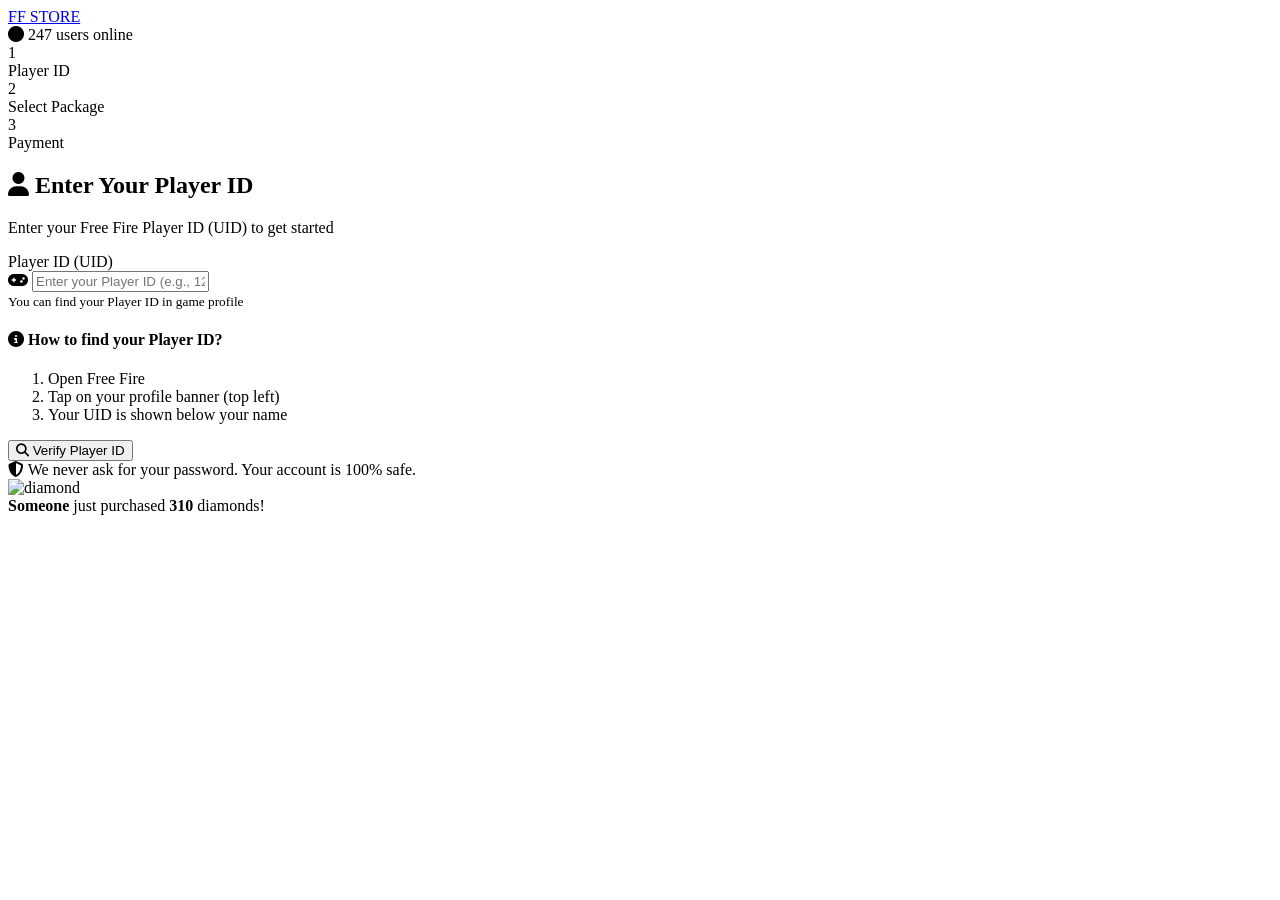
==== store.html @ 755e1c84 "Create store.html" ====
<!DOCTYPE html>
<html lang="en">
<head>
    <meta charset="UTF-8">
    <meta name="viewport" content="width=device-width, initial-scale=1.0">
    <title>Buy Diamonds - FF Store</title>
    <link rel="stylesheet" href="css/style.css">
    <link rel="stylesheet" href="https://cdnjs.cloudflare.com/ajax/libs/font-awesome/6.5.0/css/all.min.css">
    <link href="https://fonts.googleapis.com/css2?family=Poppins:wght@300;400;500;600;700;800;900&display=swap" rel="stylesheet">
</head>
<body class="store-page">

    <!-- Store Navigation -->
    <nav class="store-nav">
        <div class="nav-container">
            <a href="index.html" class="logo">
                <span class="logo-text">FF <span class="highlight">STORE</span></span>
            </a>
            <div class="store-nav-right">
                <span class="online-users"><i class="fas fa-circle live-dot"></i> <span id="onlineCount">247</span> users online</span>
            </div>
        </div>
    </nav>

    <div class="store-container">
        <!-- Progress Steps -->
        <div class="progress-steps">
            <div class="progress-step active" id="step1Indicator">
                <div class="step-circle">1</div>
                <span>Player ID</span>
            </div>
            <div class="progress-line"></div>
            <div class="progress-step" id="step2Indicator">
                <div class="step-circle">2</div>
                <span>Select Package</span>
            </div>
            <div class="progress-line"></div>
            <div class="progress-step" id="step3Indicator">
                <div class="step-circle">3</div>
                <span>Payment</span>
            </div>
        </div>

        <!-- Step 1: Enter Player ID -->
        <div class="store-step" id="step1">
            <div class="step-card-main">
                <div class="step-header">
                    <h2><i class="fas fa-user"></i> Enter Your Player ID</h2>
                    <p>Enter your Free Fire Player ID (UID) to get started</p>
                </div>
                <div class="player-id-form">
                    <div class="input-group">
                        <label for="playerId">Player ID (UID)</label>
                        <div class="input-wrapper">
                            <i class="fas fa-gamepad"></i>
                            <input type="text" id="playerId" placeholder="Enter your Player ID (e.g., 1234567890)" maxlength="12">
                        </div>
                        <small class="input-hint">You can find your Player ID in game profile</small>
                    </div>

                    <div class="id-guide">
                        <h4><i class="fas fa-info-circle"></i> How to find your Player ID?</h4>
                        <ol>
                            <li>Open Free Fire</li>
                            <li>Tap on your profile banner (top left)</li>
                            <li>Your UID is shown below your name</li>
                        </ol>
                    </div>

                    <!-- Player Info Display (after verification) -->
                    <div class="player-info-display" id="playerInfoDisplay" style="display:none;">
                        <div class="player-info-card">
                            <div class="player-avatar">
                                <i class="fas fa-user-circle"></i>
                            </div>
                            <div class="player-details">
                                <h3 id="playerName">Player Name</h3>
                                <p>UID: <span id="playerUID"></span></p>
                                <p>Level: <span id="playerLevel"></span></p>
                                <span class="verified-tag"><i class="fas fa-check-circle"></i> Account Found</span>
                            </div>
                        </div>
                    </div>

                    <button class="btn-primary full-width" id="verifyBtn" onclick="verifyPlayerId()">
                        <i class="fas fa-search"></i> Verify Player ID
                    </button>
                    <button class="btn-primary full-width" id="continueStep1" onclick="goToStep(2)" style="display:none;">
                        Continue to Select Package <i class="fas fa-arrow-right"></i>
                    </button>
                </div>

                <div class="security-notice">
                    <i class="fas fa-shield-alt"></i>
                    <span>We never ask for your password. Your account is 100% safe.</span>
                </div>
            </div>
        </div>

        <!-- Step 2: Select Package -->
        <div class="store-step" id="step2" style="display:none;">
            <div class="step-card-main">
                <div class="step-header">
                    <h2><i class="fas fa-gem"></i> Select Diamond Package</h2>
                    <p>Choose your desired diamond package</p>
                </div>

                <div class="store-packages-grid">
                    <div class="store-package" data-diamonds="100" data-price="20" data-original="80" onclick="selectPackage(this)">
                        <div class="sp-top">
                            <span class="sp-diamonds">💎 100</span>
                            <span class="sp-discount">-75%</span>
                        </div>
                        <div class="sp-name">100 Diamonds</div>
                        <div class="sp-prices">
                            <span class="sp-original">₹80</span>
                            <span class="sp-price">₹20</span>
                        </div>
                    </div>

                    <div class="store-package" data-diamonds="310" data-price="50" data-original="250" onclick="selectPackage(this)">
                        <div class="sp-badge">Popular</div>
                        <div class="sp-top">
                            <span class="sp-diamonds">💎 310</span>
                            <span class="sp-discount">-80%</span>
                        </div>
                        <div class="sp-name">310 Diamonds</div>
                        <div class="sp-prices">
                            <span class="sp-original">₹250</span>
                            <span class="sp-price">₹50</span>
                        </div>
                    </div>

                    <div class="store-package" data-diamonds="520" data-price="80" data-original="400" onclick="selectPackage(this)">
                        <div class="sp-top">
                            <span class="sp-diamonds">💎 520</span>
                            <span class="sp-discount">-80%</span>
                        </div>
                        <div class="sp-name">520 Diamonds</div>
                        <div class="sp-prices">
                            <span class="sp-original">₹400</span>
                            <span class="sp-price">₹80</span>
                        </div>
                    </div>

                    <div class="store-package" data-diamonds="1060" data-price="150" data-original="800" onclick="selectPackage(this)">
                        <div class="sp-top">
                            <span class="sp-diamonds">💎 1060</span>
                            <span class="sp-discount">-81%</span>
                        </div>
                        <div class="sp-name">1060 Diamonds</div>
                        <div class="sp-prices">
                            <span class="sp-original">₹800</span>
                            <span class="sp-price">₹150</span>
                        </div>
                    </div>

                    <div class="store-package" data-diamonds="2180" data-price="280" data-original="1500" onclick="selectPackage(this)">
                        <div class="sp-badge best">Best Value</div>
                        <div class="sp-top">
                            <span class="sp-diamonds">💎 2180</span>
                            <span class="sp-discount">-81%</span>
                        </div>
                        <div class="sp-name">2180 Diamonds</div>
                        <div class="sp-prices">
                            <span class="sp-original">₹1500</span>
                            <span class="sp-price">₹280</span>
                        </div>
                    </div>

                    <div class="store-package" data-diamonds="5600" data-price="650" data-original="4000" onclick="selectPackage(this)">
                        <div class="sp-top">
                            <span class="sp-diamonds">💎 5600</span>
                            <span class="sp-discount">-84%</span>
                        </div>
                        <div class="sp-name">5600 Diamonds</div>
                        <div class="sp-prices">
                            <span class="sp-original">₹4000</span>
                            <span class="sp-price">₹650</span>
                        </div>
                    </div>
                </div>

                <div class="step-navigation">
                    <button class="btn-secondary" onclick="goToStep(1)">
                        <i class="fas fa-arrow-left"></i> Back
                    </button>
                    <button class="btn-primary" id="continueStep2" onclick="goToStep(3)" disabled>
                        Continue to Payment <i class="fas fa-arrow-right"></i>
                    </button>
                </div>
            </div>
        </div>

        <!-- Step 3: Payment -->
        <div class="store-step" id="step3" style="display:none;">
            <div class="step-card-main">
                <div class="step-header">
                    <h2><i class="fas fa-credit-card"></i> Complete Payment</h2>
                    <p>Review your order and make payment</p>
                </div>

                <!-- Order Summary -->
                <div class="order-summary">
                    <h3>Order Summary</h3>
                    <div class="summary-row">
                        <span>Player ID:</span>
                        <span id="summaryPlayerId"></span>
                    </div>
                    <div class="summary-row">
                        <span>Player Name:</span>
                        <span id="summaryPlayerName"></span>
                    </div>
                    <div class="summary-row">
                        <span>Package:</span>
                        <span id="summaryPackage"></span>
                    </div>
                    <div class="summary-row">
                        <span>Original Price:</span>
                        <span class="line-through" id="summaryOriginal"></span>
                    </div>
                    <div class="summary-row total">
                        <span>Total Amount:</span>
                        <span id="summaryTotal" class="total-price"></span>
                    </div>
                </div>

                <!-- Payment Methods -->
                <div class="payment-methods">
                    <h3>Select Payment Method</h3>
                    <div class="payment-options">
                        <div class="payment-option active" onclick="selectPayment(this, 'upi')">
                            <i class="fas fa-mobile-alt"></i>
                            <span>UPI</span>
                            <small>GPay/PhonePe/Paytm</small>
                        </div>
                        <div class="payment-option" onclick="selectPayment(this, 'qr')">
                            <i class="fas fa-qrcode"></i>
                            <span>QR Code</span>
                            <small>Scan & Pay</small>
                        </div>
                        <div class="payment-option" onclick="selectPayment(this, 'bank')">
                            <i class="fas fa-university"></i>
                            <span>Bank Transfer</span>
                            <small>NEFT/IMPS</small>
                        </div>
                    </div>
                </div>

                <!-- UPI Payment Section -->
                <div class="payment-detail" id="upiPayment">
                    <div class="upi-id-box">
                        <label>Send payment to this UPI ID:</label>
                        <div class="copy-box">
                            <span id="upiId">yourstore@paytm</span>
                            <button onclick="copyUPI()" class="copy-btn"><i class="fas fa-copy"></i> Copy</button>
                        </div>
                    </div>
                    <div class="qr-code-box">
                        <p>Or scan this QR code:</p>
                        <div class="qr-placeholder">
                            <i class="fas fa-qrcode" style="font-size: 120px; color: #333;"></i>
                            <p>QR Code</p>
                        </div>
                    </div>
                </div>

                <!-- Transaction Details -->
                <div class="transaction-form">
                    <h3>After Payment, Enter Transaction Details</h3>
                    <div class="input-group">
                        <label for="transactionId">Transaction ID / UTR Number</label>
                        <div class="input-wrapper">
                            <i class="fas fa-receipt"></i>
                            <input type="text" id="transactionId" placeholder="Enter 12-digit transaction ID">
                        </div>
                    </div>
                    <div class="input-group">
                        <label for="senderName">Your Name</label>
                        <div class="input-wrapper">
                            <i class="fas fa-user"></i>
                            <input type="text" id="senderName" placeholder="Enter your name">
                        </div>
                    </div>
                    <div class="input-group">
                        <label for="senderPhone">WhatsApp Number</label>
                        <div class="input-wrapper">
                            <i class="fab fa-whatsapp"></i>
                            <input type="tel" id="senderPhone" placeholder="Enter WhatsApp number">
                        </div>
                    </div>
                    <div class="input-group">
                        <label for="screenshotUpload">Payment Screenshot</label>
                        <div class="upload-box" onclick="document.getElementById('screenshotUpload').click()">
                            <i class="fas fa-cloud-upload-alt"></i>
                            <p>Click to upload screenshot</p>
                            <input type="file" id="screenshotUpload" accept="image/*" style="display:none" onchange="handleScreenshot(this)">
                        </div>
                        <div id="screenshotPreview"></div>
                    </div>
                </div>

                <div class="step-navigation">
                    <button class="btn-secondary" onclick="goToStep(2)">
                        <i class="fas fa-arrow-left"></i> Back
                    </button>
                    <button class="btn-primary submit-btn" onclick="submitOrder()">
                        <i class="fas fa-paper-plane"></i> Submit Order
                    </button>
                </div>
            </div>
        </div>

        <!-- Success Modal -->
        <div class="modal-overlay" id="successModal" style="display:none;">
            <div class="modal-content success-modal">
                <div class="success-icon">
                    <i class="fas fa-check-circle"></i>
                </div>
                <h2>Order Submitted Successfully! 🎉</h2>
                <p>Your order has been received and is being processed.</p>
                <div class="order-id-display">
                    <span>Order ID:</span>
                    <strong id="orderId"></strong>
                </div>
                <div class="success-info">
                    <p>💎 Diamonds will be added to your account within <strong>5-30 minutes</strong></p>
                    <p>📱 You'll receive a confirmation on WhatsApp</p>
                    <p>💬 For any queries, contact us on WhatsApp</p>
                </div>
                <div class="success-actions">
                    <a href="index.html" class="btn-secondary">Go to Home</a>
                    <a href="https://wa.me/919XXXXXXX00" class="btn-primary" target="_blank">
                        <i class="fab fa-whatsapp"></i> Contact on WhatsApp
                    </a>
                </div>
            </div>
        </div>
    </div>

    <!-- Live Orders Popup -->
    <div class="live-order-popup" id="liveOrderPopup">
        <div class="popup-content">
            <img src="https://cdn-icons-png.flaticon.com/512/2913/2913975.png" alt="diamond" width="30">
            <div class="popup-text">
                <strong id="popupName">Someone</strong> just purchased <strong id="popupDiamonds">310</strong> diamonds!
            </div>
        </div>
    </div>

    <script src="js/store.js"></script>
</body>
</html>
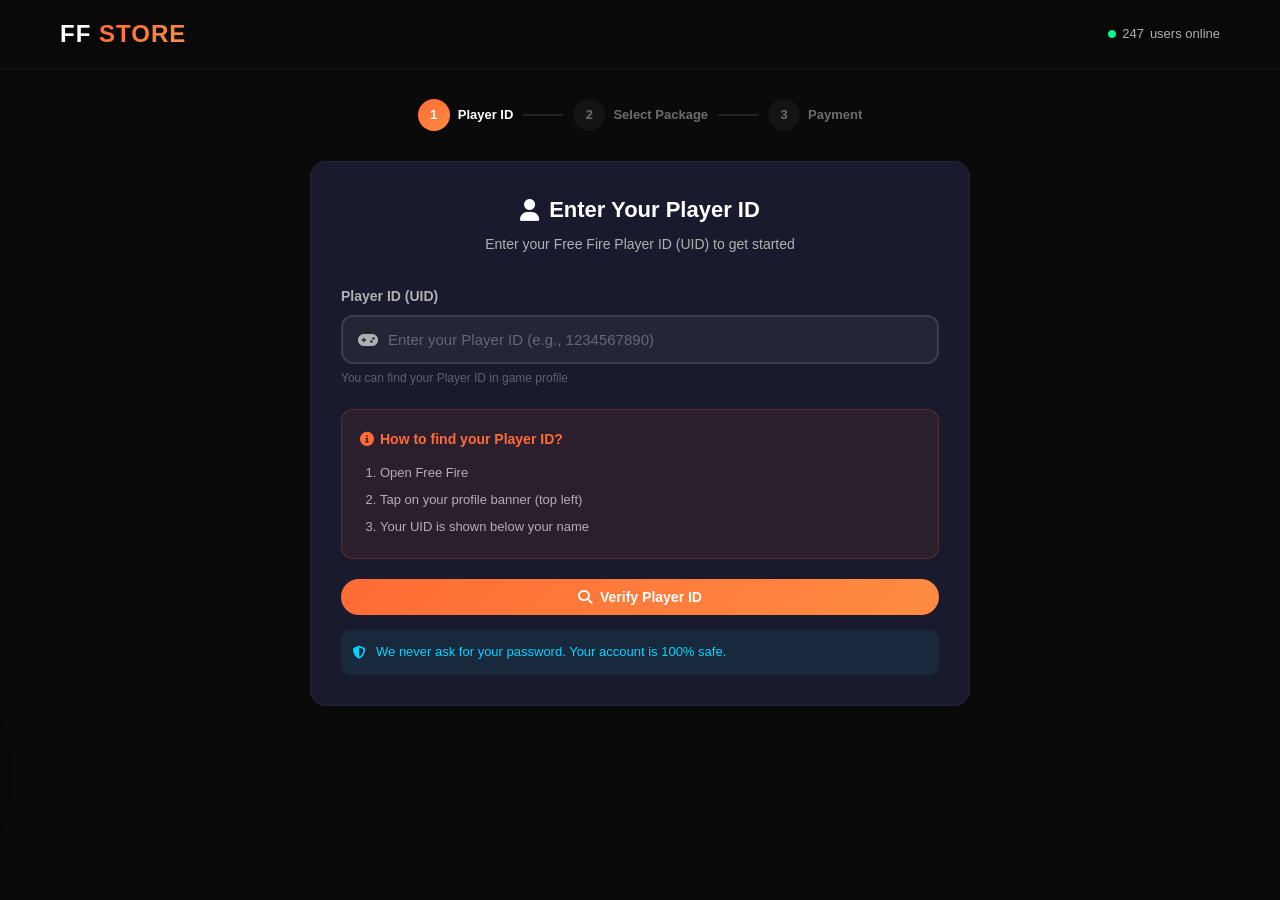
==== commit 20de575b: "Update store.html" ====
--- a/store.html
+++ b/store.html
@@ -252,7 +252,7 @@
                     <div class="upi-id-box">
                         <label>Send payment to this UPI ID:</label>
                         <div class="copy-box">
-                            <span id="upiId">yourstore@paytm</span>
+                            <span id="upiId">9505adity@ybl</span>
                             <button onclick="copyUPI()" class="copy-btn"><i class="fas fa-copy"></i> Copy</button>
                         </div>
                     </div>
--- a/css/style.css
+++ b/css/style.css
@@ -0,0 +1,2234 @@
+/* ========================================
+   FREE FIRE DIAMOND STORE - COMPLETE CSS
+   ======================================== */
+
+/* Reset & Base */
+* {
+    margin: 0;
+    padding: 0;
+    box-sizing: border-box;
+}
+
+:root {
+    --primary: #ff6b35;
+    --primary-dark: #e55a2b;
+    --secondary: #ffd700;
+    --bg-dark: #0a0a0a;
+    --bg-card: #1a1a2e;
+    --bg-card-2: #16213e;
+    --text-primary: #ffffff;
+    --text-secondary: #b0b0b0;
+    --accent-blue: #00d4ff;
+    --accent-green: #00ff88;
+    --accent-red: #ff4444;
+    --accent-purple: #a855f7;
+    --gradient-1: linear-gradient(135deg, #ff6b35, #ff8c42);
+    --gradient-2: linear-gradient(135deg, #667eea, #764ba2);
+    --gradient-3: linear-gradient(135deg, #f093fb, #f5576c);
+    --shadow: 0 10px 40px rgba(0, 0, 0, 0.3);
+    --shadow-glow: 0 0 30px rgba(255, 107, 53, 0.3);
+    --border-radius: 16px;
+}
+
+html {
+    scroll-behavior: smooth;
+}
+
+body {
+    font-family: 'Poppins', sans-serif;
+    background: var(--bg-dark);
+    color: var(--text-primary);
+    overflow-x: hidden;
+    line-height: 1.6;
+}
+
+.container {
+    max-width: 1200px;
+    margin: 0 auto;
+    padding: 0 20px;
+}
+
+a {
+    text-decoration: none;
+    color: inherit;
+}
+
+/* ========================================
+   PARTICLES BACKGROUND
+   ======================================== */
+.particles {
+    position: fixed;
+    top: 0;
+    left: 0;
+    width: 100%;
+    height: 100%;
+    pointer-events: none;
+    z-index: 0;
+    overflow: hidden;
+}
+
+.particle {
+    position: absolute;
+    width: 4px;
+    height: 4px;
+    background: var(--primary);
+    border-radius: 50%;
+    opacity: 0.3;
+    animation: floatParticle 15s infinite linear;
+}
+
+@keyframes floatParticle {
+    0% {
+        transform: translateY(100vh) rotate(0deg);
+        opacity: 0;
+    }
+    10% {
+        opacity: 0.3;
+    }
+    90% {
+        opacity: 0.3;
+    }
+    100% {
+        transform: translateY(-100vh) rotate(720deg);
+        opacity: 0;
+    }
+}
+
+/* ========================================
+   TOP BANNER
+   ======================================== */
+.top-banner {
+    background: var(--gradient-1);
+    padding: 8px 0;
+    position: relative;
+    z-index: 100;
+    overflow: hidden;
+}
+
+.marquee {
+    animation: marquee 20s linear infinite;
+    white-space: nowrap;
+    font-size: 13px;
+    font-weight: 500;
+}
+
+@keyframes marquee {
+    0% { transform: translateX(100%); }
+    100% { transform: translateX(-100%); }
+}
+
+/* ========================================
+   NAVIGATION
+   ======================================== */
+.navbar {
+    background: rgba(10, 10, 10, 0.95);
+    backdrop-filter: blur(20px);
+    padding: 15px 0;
+    position: sticky;
+    top: 0;
+    z-index: 1000;
+    border-bottom: 1px solid rgba(255, 255, 255, 0.05);
+}
+
+.nav-container {
+    max-width: 1200px;
+    margin: 0 auto;
+    padding: 0 20px;
+    display: flex;
+    align-items: center;
+    justify-content: space-between;
+}
+
+.logo {
+    display: flex;
+    align-items: center;
+    gap: 10px;
+}
+
+.logo-img {
+    width: 40px;
+    height: 40px;
+    object-fit: contain;
+}
+
+.logo-text {
+    font-size: 24px;
+    font-weight: 800;
+    letter-spacing: 1px;
+}
+
+.highlight {
+    color: var(--primary);
+    background: var(--gradient-1);
+    -webkit-background-clip: text;
+    -webkit-text-fill-color: transparent;
+    background-clip: text;
+}
+
+.nav-links {
+    display: flex;
+    gap: 30px;
+}
+
+.nav-links a {
+    font-size: 14px;
+    font-weight: 500;
+    color: var(--text-secondary);
+    transition: color 0.3s;
+    position: relative;
+}
+
+.nav-links a:hover {
+    color: var(--primary);
+}
+
+.nav-links a::after {
+    content: '';
+    position: absolute;
+    bottom: -5px;
+    left: 0;
+    width: 0;
+    height: 2px;
+    background: var(--primary);
+    transition: width 0.3s;
+}
+
+.nav-links a:hover::after {
+    width: 100%;
+}
+
+.nav-actions {
+    display: flex;
+    align-items: center;
+    gap: 15px;
+}
+
+.btn-primary {
+    background: var(--gradient-1);
+    color: white;
+    padding: 10px 24px;
+    border-radius: 50px;
+    font-weight: 600;
+    font-size: 14px;
+    border: none;
+    cursor: pointer;
+    transition: all 0.3s;
+    display: inline-flex;
+    align-items: center;
+    gap: 8px;
+    font-family: 'Poppins', sans-serif;
+}
+
+.btn-primary:hover {
+    transform: translateY(-2px);
+    box-shadow: var(--shadow-glow);
+}
+
+.btn-primary:disabled {
+    opacity: 0.5;
+    cursor: not-allowed;
+    transform: none;
+}
+
+.btn-secondary {
+    background: transparent;
+    color: var(--text-primary);
+    padding: 10px 24px;
+    border-radius: 50px;
+    font-weight: 600;
+    font-size: 14px;
+    border: 2px solid rgba(255, 255, 255, 0.2);
+    cursor: pointer;
+    transition: all 0.3s;
+    display: inline-flex;
+    align-items: center;
+    gap: 8px;
+    font-family: 'Poppins', sans-serif;
+}
+
+.btn-secondary:hover {
+    border-color: var(--primary);
+    color: var(--primary);
+}
+
+.pulse-btn {
+    animation: pulse 2s infinite;
+}
+
+@keyframes pulse {
+    0%, 100% { box-shadow: 0 0 0 0 rgba(255, 107, 53, 0.4); }
+    50% { box-shadow: 0 0 0 15px rgba(255, 107, 53, 0); }
+}
+
+.hamburger {
+    display: none;
+    flex-direction: column;
+    gap: 5px;
+    cursor: pointer;
+    padding: 5px;
+}
+
+.hamburger span {
+    width: 25px;
+    height: 3px;
+    background: white;
+    border-radius: 3px;
+    transition: 0.3s;
+}
+
+.mobile-menu {
+    display: none;
+    flex-direction: column;
+    padding: 20px;
+    gap: 15px;
+    background: rgba(10, 10, 10, 0.98);
+    border-top: 1px solid rgba(255, 255, 255, 0.05);
+}
+
+.mobile-menu.active {
+    display: flex;
+}
+
+.mobile-menu a {
+    font-size: 16px;
+    padding: 10px 0;
+    color: var(--text-secondary);
+    border-bottom: 1px solid rgba(255, 255, 255, 0.05);
+}
+
+/* ========================================
+   HERO SECTION
+   ======================================== */
+.hero {
+    min-height: 90vh;
+    display: flex;
+    align-items: center;
+    justify-content: space-between;
+    padding: 60px 20px;
+    max-width: 1200px;
+    margin: 0 auto;
+    gap: 40px;
+    position: relative;
+    z-index: 1;
+}
+
+.hero-content {
+    flex: 1;
+    max-width: 650px;
+}
+
+.hero-badge {
+    display: inline-block;
+    background: rgba(255, 107, 53, 0.15);
+    border: 1px solid rgba(255, 107, 53, 0.3);
+    padding: 8px 20px;
+    border-radius: 50px;
+    font-size: 14px;
+    font-weight: 600;
+    color: var(--primary);
+    margin-bottom: 20px;
+    animation: fadeInUp 0.8s ease;
+}
+
+.hero h1 {
+    font-size: 52px;
+    font-weight: 800;
+    line-height: 1.2;
+    margin-bottom: 20px;
+    animation: fadeInUp 0.8s ease 0.2s both;
+}
+
+.diamond-text {
+    background: linear-gradient(135deg, var(--accent-blue), var(--accent-purple));
+    -webkit-background-clip: text;
+    -webkit-text-fill-color: transparent;
+    background-clip: text;
+}
+
+.cheap-text {
+    background: linear-gradient(135deg, var(--secondary), var(--primary));
+    -webkit-background-clip: text;
+    -webkit-text-fill-color: transparent;
+    background-clip: text;
+}
+
+.hero-subtitle {
+    font-size: 18px;
+    color: var(--text-secondary);
+    margin-bottom: 30px;
+    animation: fadeInUp 0.8s ease 0.4s both;
+}
+
+.hero-stats {
+    display: flex;
+    gap: 30px;
+    margin-bottom: 30px;
+    animation: fadeInUp 0.8s ease 0.6s both;
+}
+
+.stat-item {
+    text-align: center;
+}
+
+.stat-number {
+    font-size: 22px;
+    font-weight: 700;
+    color: var(--primary);
+}
+
+.stat-label {
+    font-size: 12px;
+    color: var(--text-secondary);
+    text-transform: uppercase;
+    letter-spacing: 1px;
+}
+
+.hero-buttons {
+    display: flex;
+    gap: 15px;
+    margin-bottom: 30px;
+    animation: fadeInUp 0.8s ease 0.8s both;
+}
+
+.btn-hero-primary {
+    background: var(--gradient-1);
+    color: white;
+    padding: 16px 36px;
+    border-radius: 50px;
+    font-weight: 700;
+    font-size: 16px;
+    display: inline-flex;
+    align-items: center;
+    gap: 10px;
+    transition: all 0.3s;
+    box-shadow: 0 8px 30px rgba(255, 107, 53, 0.4);
+}
+
+.btn-hero-primary:hover {
+    transform: translateY(-3px);
+    box-shadow: 0 12px 40px rgba(255, 107, 53, 0.5);
+}
+
+.btn-hero-primary.large {
+    padding: 18px 42px;
+    font-size: 18px;
+}
+
+.btn-hero-secondary {
+    background: transparent;
+    color: white;
+    padding: 16px 36px;
+    border-radius: 50px;
+    font-weight: 600;
+    font-size: 16px;
+    display: inline-flex;
+    align-items: center;
+    gap: 10px;
+    border: 2px solid rgba(255, 255, 255, 0.2);
+    transition: all 0.3s;
+}
+
+.btn-hero-secondary:hover {
+    border-color: var(--primary);
+    color: var(--primary);
+}
+
+.trust-badges {
+    display: flex;
+    gap: 20px;
+    flex-wrap: wrap;
+    animation: fadeInUp 0.8s ease 1s both;
+}
+
+.trust-badges span {
+    font-size: 13px;
+    color: var(--text-secondary);
+    display: flex;
+    align-items: center;
+    gap: 6px;
+}
+
+.trust-badges i {
+    color: var(--accent-green);
+}
+
+.hero-image {
+    flex: 0 0 400px;
+    display: flex;
+    justify-content: center;
+    align-items: center;
+    animation: fadeIn 1s ease 0.5s both;
+}
+
+.diamond-3d {
+    position: relative;
+}
+
+.floating-diamond {
+    width: 300px;
+    animation: floatDiamond 3s ease-in-out infinite;
+    filter: drop-shadow(0 20px 60px rgba(255, 107, 53, 0.5));
+}
+
+@keyframes floatDiamond {
+    0%, 100% { transform: translateY(0px) rotate(0deg); }
+    50% { transform: translateY(-30px) rotate(5deg); }
+}
+
+@keyframes fadeInUp {
+    from {
+        opacity: 0;
+        transform: translateY(30px);
+    }
+    to {
+        opacity: 1;
+        transform: translateY(0);
+    }
+}
+
+@keyframes fadeIn {
+    from { opacity: 0; }
+    to { opacity: 1; }
+}
+
+/* ========================================
+   LIVE ORDERS
+   ======================================== */
+.live-orders {
+    background: var(--bg-card);
+    padding: 20px 0;
+    border-top: 1px solid rgba(255, 255, 255, 0.05);
+    border-bottom: 1px solid rgba(255, 255, 255, 0.05);
+    position: relative;
+    z-index: 1;
+}
+
+.live-orders h3 {
+    font-size: 14px;
+    display: flex;
+    align-items: center;
+    gap: 8px;
+    margin-bottom: 10px;
+}
+
+.live-dot {
+    color: var(--accent-green);
+    font-size: 8px;
+    animation: blink 1s infinite;
+}
+
+@keyframes blink {
+    0%, 100% { opacity: 1; }
+    50% { opacity: 0.3; }
+}
+
+.orders-ticker {
+    display: flex;
+    gap: 20px;
+    overflow-x: auto;
+    padding-bottom: 5px;
+    scrollbar-width: none;
+}
+
+.orders-ticker::-webkit-scrollbar {
+    display: none;
+}
+
+.ticker-item {
+    background: rgba(255, 255, 255, 0.05);
+    padding: 8px 16px;
+    border-radius: 50px;
+    font-size: 12px;
+    white-space: nowrap;
+    display: flex;
+    align-items: center;
+    gap: 8px;
+    flex-shrink: 0;
+    border: 1px solid rgba(255, 255, 255, 0.08);
+}
+
+.ticker-item .tick-diamond {
+    color: var(--accent-blue);
+}
+
+.ticker-item .tick-check {
+    color: var(--accent-green);
+}
+
+/* ========================================
+   PACKAGES SECTION
+   ======================================== */
+.packages-section {
+    padding: 80px 0;
+    position: relative;
+    z-index: 1;
+}
+
+.section-header {
+    text-align: center;
+    margin-bottom: 50px;
+}
+
+.section-badge {
+    display: inline-block;
+    background: rgba(255, 107, 53, 0.15);
+    border: 1px solid rgba(255, 107, 53, 0.3);
+    padding: 6px 18px;
+    border-radius: 50px;
+    font-size: 13px;
+    font-weight: 600;
+    color: var(--primary);
+    margin-bottom: 15px;
+}
+
+.section-header h2 {
+    font-size: 36px;
+    font-weight: 800;
+    margin-bottom: 10px;
+}
+
+.section-header p {
+    color: var(--text-secondary);
+    font-size: 16px;
+}
+
+.packages-grid {
+    display: grid;
+    grid-template-columns: repeat(3, 1fr);
+    gap: 24px;
+}
+
+.package-card {
+    background: var(--bg-card);
+    border-radius: var(--border-radius);
+    padding: 30px;
+    text-align: center;
+    position: relative;
+    overflow: hidden;
+    transition: all 0.3s;
+    border: 1px solid rgba(255, 255, 255, 0.05);
+}
+
+.package-card::before {
+    content: '';
+    position: absolute;
+    top: 0;
+    left: 0;
+    right: 0;
+    height: 3px;
+    background: var(--gradient-1);
+    opacity: 0;
+    transition: opacity 0.3s;
+}
+
+.package-card:hover {
+    transform: translateY(-8px);
+    border-color: rgba(255, 107, 53, 0.3);
+    box-shadow: 0 20px 60px rgba(255, 107, 53, 0.15);
+}
+
+.package-card:hover::before {
+    opacity: 1;
+}
+
+.package-card.popular {
+    border-color: var(--primary);
+    transform: scale(1.05);
+}
+
+.package-card.popular:hover {
+    transform: scale(1.05) translateY(-8px);
+}
+
+.package-card.premium {
+    border-color: var(--secondary);
+    background: linear-gradient(135deg, rgba(255, 215, 0, 0.05), rgba(26, 26, 46, 1));
+}
+
+.popular-tag {
+    position: absolute;
+    top: 0;
+    left: 0;
+    right: 0;
+    background: var(--gradient-1);
+    color: white;
+    padding: 6px;
+    font-size: 12px;
+    font-weight: 700;
+    text-transform: uppercase;
+    letter-spacing: 1px;
+}
+
+.package-card.premium .popular-tag {
+    background: linear-gradient(135deg, #ffd700, #ff8c00);
+}
+
+.package-icon {
+    font-size: 36px;
+    margin: 20px 0 15px;
+}
+
+.package-card h3 {
+    font-size: 20px;
+    font-weight: 700;
+    margin-bottom: 15px;
+}
+
+.price-container {
+    margin-bottom: 10px;
+}
+
+.original-price {
+    font-size: 16px;
+    color: var(--text-secondary);
+    text-decoration: line-through;
+    margin-right: 8px;
+}
+
+.current-price {
+    font-size: 32px;
+    font-weight: 800;
+    color: var(--accent-green);
+}
+
+.discount-badge {
+    display: inline-block;
+    background: rgba(0, 255, 136, 0.15);
+    color: var(--accent-green);
+    padding: 4px 14px;
+    border-radius: 50px;
+    font-size: 12px;
+    font-weight: 700;
+    margin-bottom: 20px;
+}
+
+.package-features {
+    list-style: none;
+    margin-bottom: 20px;
+    text-align: left;
+}
+
+.package-features li {
+    padding: 6px 0;
+    font-size: 13px;
+    color: var(--text-secondary);
+    display: flex;
+    align-items: center;
+    gap: 8px;
+}
+
+.package-features i {
+    color: var(--accent-green);
+    font-size: 12px;
+}
+
+.btn-package {
+    display: inline-flex;
+    align-items: center;
+    gap: 8px;
+    background: var(--gradient-1);
+    color: white;
+    padding: 12px 28px;
+    border-radius: 50px;
+    font-weight: 600;
+    font-size: 14px;
+    transition: all 0.3s;
+    width: 100%;
+    justify-content: center;
+}
+
+.btn-package:hover {
+    box-shadow: var(--shadow-glow);
+    transform: translateY(-2px);
+}
+
+/* ========================================
+   HOW IT WORKS
+   ======================================== */
+.how-it-works {
+    padding: 80px 0;
+    background: var(--bg-card);
+    position: relative;
+    z-index: 1;
+}
+
+.steps-container {
+    display: flex;
+    align-items: center;
+    justify-content: center;
+    gap: 20px;
+    flex-wrap: wrap;
+}
+
+.step-card {
+    background: var(--bg-dark);
+    border-radius: var(--border-radius);
+    padding: 40px 30px;
+    text-align: center;
+    flex: 1;
+    min-width: 250px;
+    max-width: 300px;
+    position: relative;
+    transition: all 0.3s;
+    border: 1px solid rgba(255, 255, 255, 0.05);
+}
+
+.step-card:hover {
+    transform: translateY(-5px);
+    border-color: rgba(255, 107, 53, 0.3);
+}
+
+.step-number {
+    position: absolute;
+    top: -15px;
+    left: 50%;
+    transform: translateX(-50%);
+    width: 35px;
+    height: 35px;
+    background: var(--gradient-1);
+    border-radius: 50%;
+    display: flex;
+    align-items: center;
+    justify-content: center;
+    font-weight: 700;
+    font-size: 14px;
+}
+
+.step-icon {
+    font-size: 40px;
+    color: var(--primary);
+    margin-bottom: 15px;
+}
+
+.step-card h3 {
+    font-size: 18px;
+    margin-bottom: 10px;
+}
+
+.step-card p {
+    font-size: 14px;
+    color: var(--text-secondary);
+}
+
+.step-connector {
+    color: var(--primary);
+    font-size: 20px;
+}
+
+/* ========================================
+   REVIEWS SECTION
+   ======================================== */
+.reviews-section {
+    padding: 80px 0;
+    position: relative;
+    z-index: 1;
+}
+
+.reviews-grid {
+    display: grid;
+    grid-template-columns: repeat(2, 1fr);
+    gap: 24px;
+}
+
+.review-card {
+    background: var(--bg-card);
+    border-radius: var(--border-radius);
+    padding: 24px;
+    border: 1px solid rgba(255, 255, 255, 0.05);
+    transition: all 0.3s;
+}
+
+.review-card:hover {
+    border-color: rgba(255, 107, 53, 0.2);
+}
+
+.review-header {
+    display: flex;
+    align-items: center;
+    gap: 12px;
+    margin-bottom: 15px;
+}
+
+.reviewer-avatar {
+    width: 45px;
+    height: 45px;
+    border-radius: 50%;
+    background: var(--gradient-1);
+    display: flex;
+    align-items: center;
+    justify-content: center;
+    font-weight: 700;
+    font-size: 16px;
+    flex-shrink: 0;
+}
+
+.reviewer-info h4 {
+    font-size: 15px;
+    font-weight: 600;
+}
+
+.stars {
+    font-size: 12px;
+}
+
+.verified-badge {
+    margin-left: auto;
+    color: var(--accent-green);
+    font-size: 12px;
+    display: flex;
+    align-items: center;
+    gap: 4px;
+}
+
+.review-card p {
+    font-size: 14px;
+    color: var(--text-secondary);
+    line-height: 1.6;
+}
+
+.review-date {
+    font-size: 12px;
+    color: rgba(255, 255, 255, 0.3);
+    margin-top: 10px;
+}
+
+/* ========================================
+   FAQ SECTION
+   ======================================== */
+.faq-section {
+    padding: 80px 0;
+    background: var(--bg-card);
+    position: relative;
+    z-index: 1;
+}
+
+.faq-container {
+    max-width: 700px;
+    margin: 0 auto;
+}
+
+.faq-item {
+    background: var(--bg-dark);
+    border-radius: 12px;
+    margin-bottom: 12px;
+    overflow: hidden;
+    border: 1px solid rgba(255, 255, 255, 0.05);
+}
+
+.faq-question {
+    padding: 18px 24px;
+    display: flex;
+    justify-content: space-between;
+    align-items: center;
+    cursor: pointer;
+    font-weight: 600;
+    font-size: 15px;
+    transition: color 0.3s;
+}
+
+.faq-question:hover {
+    color: var(--primary);
+}
+
+.faq-question i {
+    transition: transform 0.3s;
+    color: var(--primary);
+}
+
+.faq-item.active .faq-question i {
+    transform: rotate(180deg);
+}
+
+.faq-answer {
+    max-height: 0;
+    overflow: hidden;
+    transition: max-height 0.3s ease, padding 0.3s ease;
+}
+
+.faq-item.active .faq-answer {
+    max-height: 200px;
+    padding: 0 24px 18px;
+}
+
+.faq-answer p {
+    font-size: 14px;
+    color: var(--text-secondary);
+    line-height: 1.6;
+}
+
+/* ========================================
+   CTA SECTION
+   ======================================== */
+.cta-section {
+    padding: 80px 0;
+    background: linear-gradient(135deg, rgba(255, 107, 53, 0.1), rgba(168, 85, 247, 0.1));
+    text-align: center;
+    position: relative;
+    z-index: 1;
+}
+
+.cta-content h2 {
+    font-size: 36px;
+    font-weight: 800;
+    margin-bottom: 15px;
+}
+
+.cta-content p {
+    color: var(--text-secondary);
+    margin-bottom: 30px;
+    font-size: 16px;
+}
+
+.countdown {
+    display: flex;
+    justify-content: center;
+    gap: 20px;
+    margin-bottom: 30px;
+}
+
+.countdown-item {
+    background: var(--bg-card);
+    padding: 15px 25px;
+    border-radius: 12px;
+    min-width: 80px;
+    border: 1px solid rgba(255, 107, 53, 0.3);
+}
+
+.countdown-item span {
+    font-size: 32px;
+    font-weight: 800;
+    color: var(--primary);
+    display: block;
+}
+
+.countdown-item label {
+    font-size: 12px;
+    color: var(--text-secondary);
+    text-transform: uppercase;
+    letter-spacing: 1px;
+}
+
+/* ========================================
+   FOOTER
+   ======================================== */
+.footer {
+    background: var(--bg-card);
+    padding: 60px 0 20px;
+    border-top: 1px solid rgba(255, 255, 255, 0.05);
+    position: relative;
+    z-index: 1;
+}
+
+.footer-grid {
+    display: grid;
+    grid-template-columns: 2fr 1fr 1fr 1fr;
+    gap: 40px;
+    margin-bottom: 40px;
+}
+
+.footer-col h3 {
+    font-size: 22px;
+    font-weight: 800;
+    margin-bottom: 10px;
+}
+
+.footer-col h4 {
+    font-size: 16px;
+    font-weight: 700;
+    margin-bottom: 15px;
+    color: var(--primary);
+}
+
+.footer-col p {
+    font-size: 14px;
+    color: var(--text-secondary);
+    margin-bottom: 8px;
+}
+
+.footer-col a {
+    display: block;
+    font-size: 14px;
+    color: var(--text-secondary);
+    padding: 4px 0;
+    transition: color 0.3s;
+}
+
+.footer-col a:hover {
+    color: var(--primary);
+}
+
+.social-links {
+    display: flex;
+    gap: 12px;
+    margin-top: 15px;
+}
+
+.social-links a {
+    width: 40px;
+    height: 40px;
+    border-radius: 50%;
+    background: rgba(255, 255, 255, 0.05);
+    display: flex;
+    align-items: center;
+    justify-content: center;
+    font-size: 18px;
+    transition: all 0.3s;
+}
+
+.social-links a:hover {
+    background: var(--primary);
+    color: white;
+    transform: translateY(-3px);
+}
+
+.footer-bottom {
+    text-align: center;
+    padding-top: 20px;
+    border-top: 1px solid rgba(255, 255, 255, 0.05);
+}
+
+.footer-bottom p {
+    font-size: 13px;
+    color: rgba(255, 255, 255, 0.3);
+}
+
+/* ========================================
+   WHATSAPP FLOAT
+   ======================================== */
+.whatsapp-float {
+    position: fixed;
+    bottom: 25px;
+    right: 25px;
+    width: 60px;
+    height: 60px;
+    background: #25D366;
+    border-radius: 50%;
+    display: flex;
+    align-items: center;
+    justify-content: center;
+    font-size: 30px;
+    color: white;
+    box-shadow: 0 8px 25px rgba(37, 211, 102, 0.4);
+    z-index: 999;
+    transition: transform 0.3s;
+    animation: pulse 2s infinite;
+}
+
+.whatsapp-float:hover {
+    transform: scale(1.1);
+}
+
+/* ========================================
+   STORE PAGE
+   ======================================== */
+.store-nav {
+    background: rgba(10, 10, 10, 0.95);
+    backdrop-filter: blur(20px);
+    padding: 15px 0;
+    border-bottom: 1px solid rgba(255, 255, 255, 0.05);
+}
+
+.store-nav-right {
+    display: flex;
+    align-items: center;
+    gap: 15px;
+}
+
+.online-users {
+    font-size: 13px;
+    color: var(--text-secondary);
+    display: flex;
+    align-items: center;
+    gap: 6px;
+}
+
+.store-container {
+    max-width: 700px;
+    margin: 0 auto;
+    padding: 30px 20px;
+}
+
+/* Progress Steps */
+.progress-steps {
+    display: flex;
+    align-items: center;
+    justify-content: center;
+    gap: 10px;
+    margin-bottom: 30px;
+}
+
+.progress-step {
+    display: flex;
+    align-items: center;
+    gap: 8px;
+    opacity: 0.4;
+    transition: opacity 0.3s;
+}
+
+.progress-step.active {
+    opacity: 1;
+}
+
+.progress-step.completed {
+    opacity: 1;
+}
+
+.step-circle {
+    width: 32px;
+    height: 32px;
+    border-radius: 50%;
+    background: rgba(255, 255, 255, 0.1);
+    display: flex;
+    align-items: center;
+    justify-content: center;
+    font-weight: 700;
+    font-size: 13px;
+    transition: background 0.3s;
+}
+
+.progress-step.active .step-circle,
+.progress-step.completed .step-circle {
+    background: var(--gradient-1);
+}
+
+.progress-step span {
+    font-size: 13px;
+    font-weight: 600;
+}
+
+.progress-line {
+    width: 40px;
+    height: 2px;
+    background: rgba(255, 255, 255, 0.1);
+}
+
+/* Store Step Cards */
+.step-card-main {
+    background: var(--bg-card);
+    border-radius: var(--border-radius);
+    padding: 30px;
+    border: 1px solid rgba(255, 255, 255, 0.05);
+}
+
+.step-header {
+    text-align: center;
+    margin-bottom: 30px;
+}
+
+.step-header h2 {
+    font-size: 22px;
+    font-weight: 700;
+    display: flex;
+    align-items: center;
+    justify-content: center;
+    gap: 10px;
+}
+
+.step-header p {
+    color: var(--text-secondary);
+    font-size: 14px;
+    margin-top: 5px;
+}
+
+/* Input Groups */
+.input-group {
+    margin-bottom: 20px;
+}
+
+.input-group label {
+    display: block;
+    font-size: 14px;
+    font-weight: 600;
+    margin-bottom: 8px;
+    color: var(--text-secondary);
+}
+
+.input-wrapper {
+    display: flex;
+    align-items: center;
+    background: rgba(255, 255, 255, 0.05);
+    border: 2px solid rgba(255, 255, 255, 0.1);
+    border-radius: 12px;
+    padding: 0 15px;
+    transition: border-color 0.3s;
+}
+
+.input-wrapper:focus-within {
+    border-color: var(--primary);
+}
+
+.input-wrapper i {
+    color: var(--text-secondary);
+    margin-right: 10px;
+    font-size: 16px;
+}
+
+.input-wrapper input {
+    flex: 1;
+    background: transparent;
+    border: none;
+    padding: 14px 0;
+    color: white;
+    font-size: 15px;
+    font-family: 'Poppins', sans-serif;
+    outline: none;
+}
+
+.input-wrapper input::placeholder {
+    color: rgba(255, 255, 255, 0.3);
+}
+
+.input-hint {
+    font-size: 12px;
+    color: rgba(255, 255, 255, 0.3);
+    margin-top: 5px;
+    display: block;
+}
+
+.full-width {
+    width: 100%;
+    justify-content: center;
+}
+
+/* Player ID Guide */
+.id-guide {
+    background: rgba(255, 107, 53, 0.08);
+    border: 1px solid rgba(255, 107, 53, 0.2);
+    border-radius: 12px;
+    padding: 18px;
+    margin-bottom: 20px;
+}
+
+.id-guide h4 {
+    font-size: 14px;
+    color: var(--primary);
+    margin-bottom: 10px;
+    display: flex;
+    align-items: center;
+    gap: 6px;
+}
+
+.id-guide ol {
+    padding-left: 20px;
+}
+
+.id-guide li {
+    font-size: 13px;
+    color: var(--text-secondary);
+    padding: 3px 0;
+}
+
+/* Player Info Display */
+.player-info-card {
+    display: flex;
+    align-items: center;
+    gap: 15px;
+    background: rgba(0, 255, 136, 0.08);
+    border: 1px solid rgba(0, 255, 136, 0.2);
+    border-radius: 12px;
+    padding: 18px;
+    margin-bottom: 20px;
+    animation: fadeInUp 0.5s ease;
+}
+
+.player-avatar {
+    font-size: 45px;
+    color: var(--accent-blue);
+}
+
+.player-details h3 {
+    font-size: 18px;
+    font-weight: 700;
+}
+
+.player-details p {
+    font-size: 13px;
+    color: var(--text-secondary);
+}
+
+.verified-tag {
+    display: inline-flex;
+    align-items: center;
+    gap: 5px;
+    color: var(--accent-green);
+    font-size: 12px;
+    font-weight: 600;
+}
+
+/* Security Notice */
+.security-notice {
+    display: flex;
+    align-items: center;
+    gap: 10px;
+    padding: 12px;
+    background: rgba(0, 212, 255, 0.08);
+    border-radius: 10px;
+    margin-top: 15px;
+    font-size: 13px;
+    color: var(--accent-blue);
+}
+
+/* Store Packages Grid */
+.store-packages-grid {
+    display: grid;
+    grid-template-columns: repeat(2, 1fr);
+    gap: 15px;
+    margin-bottom: 25px;
+}
+
+.store-package {
+    background: rgba(255, 255, 255, 0.03);
+    border: 2px solid rgba(255, 255, 255, 0.08);
+    border-radius: 12px;
+    padding: 20px;
+    cursor: pointer;
+    transition: all 0.3s;
+    position: relative;
+    text-align: center;
+}
+
+.store-package:hover {
+    border-color: rgba(255, 107, 53, 0.4);
+    background: rgba(255, 107, 53, 0.05);
+}
+
+.store-package.selected {
+    border-color: var(--primary);
+    background: rgba(255, 107, 53, 0.1);
+    box-shadow: 0 0 20px rgba(255, 107, 53, 0.2);
+}
+
+.sp-badge {
+    position: absolute;
+    top: -1px;
+    right: -1px;
+    background: var(--primary);
+    color: white;
+    padding: 3px 12px;
+    border-radius: 0 10px 0 10px;
+    font-size: 10px;
+    font-weight: 700;
+    text-transform: uppercase;
+}
+
+.sp-badge.best {
+    background: var(--secondary);
+    color: #000;
+}
+
+.sp-top {
+    display: flex;
+    justify-content: space-between;
+    align-items: center;
+    margin-bottom: 5px;
+}
+
+.sp-diamonds {
+    font-size: 18px;
+    font-weight: 700;
+}
+
+.sp-discount {
+    color: var(--accent-green);
+    font-size: 12px;
+    font-weight: 700;
+    background: rgba(0, 255, 136, 0.1);
+    padding: 2px 8px;
+    border-radius: 20px;
+}
+
+.sp-name {
+    font-size: 13px;
+    color: var(--text-secondary);
+    margin-bottom: 8px;
+}
+
+.sp-prices {
+    display: flex;
+    align-items: center;
+    justify-content: center;
+    gap: 10px;
+}
+
+.sp-original {
+    text-decoration: line-through;
+    color: var(--text-secondary);
+    font-size: 14px;
+}
+
+.sp-price {
+    font-size: 22px;
+    font-weight: 800;
+    color: var(--accent-green);
+}
+
+/* Step Navigation */
+.step-navigation {
+    display: flex;
+    justify-content: space-between;
+    gap: 15px;
+}
+
+/* Order Summary */
+.order-summary {
+    background: rgba(255, 255, 255, 0.03);
+    border: 1px solid rgba(255, 255, 255, 0.08);
+    border-radius: 12px;
+    padding: 20px;
+    margin-bottom: 25px;
+}
+
+.order-summary h3 {
+    font-size: 16px;
+    font-weight: 700;
+    margin-bottom: 15px;
+    padding-bottom: 10px;
+    border-bottom: 1px solid rgba(255, 255, 255, 0.08);
+}
+
+.summary-row {
+    display: flex;
+    justify-content: space-between;
+    padding: 8px 0;
+    font-size: 14px;
+}
+
+.summary-row:first-child span:first-child {
+    color: var(--text-secondary);
+}
+
+.summary-row.total {
+    border-top: 1px solid rgba(255, 255, 255, 0.08);
+    padding-top: 12px;
+    margin-top: 5px;
+}
+
+.total-price {
+    font-size: 22px;
+    font-weight: 800;
+    color: var(--accent-green);
+}
+
+.line-through {
+    text-decoration: line-through;
+    color: var(--text-secondary);
+}
+
+/* Payment Methods */
+.payment-methods {
+    margin-bottom: 25px;
+}
+
+.payment-methods h3 {
+    font-size: 16px;
+    font-weight: 700;
+    margin-bottom: 15px;
+}
+
+.payment-options {
+    display: flex;
+    gap: 12px;
+}
+
+.payment-option {
+    flex: 1;
+    background: rgba(255, 255, 255, 0.03);
+    border: 2px solid rgba(255, 255, 255, 0.08);
+    border-radius: 12px;
+    padding: 15px;
+    text-align: center;
+    cursor: pointer;
+    transition: all 0.3s;
+}
+
+.payment-option:hover,
+.payment-option.active {
+    border-color: var(--primary);
+    background: rgba(255, 107, 53, 0.08);
+}
+
+.payment-option i {
+    font-size: 24px;
+    color: var(--primary);
+    display: block;
+    margin-bottom: 5px;
+}
+
+.payment-option span {
+    font-size: 14px;
+    font-weight: 600;
+    display: block;
+}
+
+.payment-option small {
+    font-size: 11px;
+    color: var(--text-secondary);
+}
+
+/* UPI Payment Detail */
+.payment-detail {
+    background: rgba(255, 255, 255, 0.03);
+    border-radius: 12px;
+    padding: 20px;
+    margin-bottom: 25px;
+    text-align: center;
+}
+
+.upi-id-box {
+    margin-bottom: 20px;
+}
+
+.upi-id-box label {
+    font-size: 14px;
+    color: var(--text-secondary);
+    display: block;
+    margin-bottom: 10px;
+}
+
+.copy-box {
+    display: flex;
+    align-items: center;
+    justify-content: center;
+    gap: 10px;
+    background: rgba(255, 255, 255, 0.05);
+    border: 1px dashed rgba(255, 255, 255, 0.2);
+    padding: 12px 20px;
+    border-radius: 10px;
+}
+
+.copy-box span {
+    font-size: 18px;
+    font-weight: 700;
+    color: var(--primary);
+    letter-spacing: 1px;
+}
+
+.copy-btn {
+    background: var(--gradient-1);
+    color: white;
+    border: none;
+    padding: 8px 16px;
+    border-radius: 8px;
+    cursor: pointer;
+    font-size: 13px;
+    font-weight: 600;
+    font-family: 'Poppins', sans-serif;
+    display: flex;
+    align-items: center;
+    gap: 5px;
+    transition: all 0.3s;
+}
+
+.copy-btn:hover {
+    transform: scale(1.05);
+}
+
+.qr-placeholder {
+    display: inline-block;
+    padding: 20px;
+    background: white;
+    border-radius: 12px;
+    margin-top: 10px;
+}
+
+.qr-placeholder p {
+    color: #333;
+    font-size: 12px;
+    margin-top: 5px;
+}
+
+/* Transaction Form */
+.transaction-form {
+    margin-bottom: 25px;
+}
+
+.transaction-form h3 {
+    font-size: 16px;
+    font-weight: 700;
+    margin-bottom: 15px;
+}
+
+.upload-box {
+    background: rgba(255, 255, 255, 0.03);
+    border: 2px dashed rgba(255, 255, 255, 0.15);
+    border-radius: 12px;
+    padding: 30px;
+    text-align: center;
+    cursor: pointer;
+    transition: all 0.3s;
+}
+
+.upload-box:hover {
+    border-color: var(--primary);
+    background: rgba(255, 107, 53, 0.05);
+}
+
+.upload-box i {
+    font-size: 36px;
+    color: var(--primary);
+    display: block;
+    margin-bottom: 10px;
+}
+
+.upload-box p {
+    font-size: 14px;
+    color: var(--text-secondary);
+}
+
+#screenshotPreview {
+    margin-top: 10px;
+}
+
+#screenshotPreview img {
+    max-width: 200px;
+    border-radius: 8px;
+    border: 2px solid rgba(255, 255, 255, 0.1);
+}
+
+.submit-btn {
+    background: linear-gradient(135deg, #00ff88, #00c96d);
+    padding: 14px 30px;
+    font-size: 16px;
+    color: #000;
+    font-weight: 700;
+}
+
+/* Success Modal */
+.modal-overlay {
+    position: fixed;
+    top: 0;
+    left: 0;
+    right: 0;
+    bottom: 0;
+    background: rgba(0, 0, 0, 0.8);
+    backdrop-filter: blur(10px);
+    display: flex;
+    align-items: center;
+    justify-content: center;
+    z-index: 10000;
+    padding: 20px;
+}
+
+.modal-content {
+    background: var(--bg-card);
+    border-radius: var(--border-radius);
+    padding: 40px;
+    max-width: 500px;
+    width: 100%;
+    text-align: center;
+    animation: fadeInUp 0.5s ease;
+}
+
+.success-icon {
+    font-size: 60px;
+    color: var(--accent-green);
+    margin-bottom: 15px;
+    animation: scaleIn 0.5s ease;
+}
+
+@keyframes scaleIn {
+    from { transform: scale(0); }
+    to { transform: scale(1); }
+}
+
+.success-modal h2 {
+    font-size: 22px;
+    margin-bottom: 10px;
+}
+
+.success-modal p {
+    color: var(--text-secondary);
+    font-size: 14px;
+    margin-bottom: 5px;
+}
+
+.order-id-display {
+    background: rgba(255, 255, 255, 0.05);
+    padding: 12px 20px;
+    border-radius: 10px;
+    margin: 15px 0;
+    display: flex;
+    align-items: center;
+    justify-content: center;
+    gap: 8px;
+    font-size: 14px;
+}
+
+.order-id-display strong {
+    color: var(--primary);
+    font-size: 16px;
+}
+
+.success-info {
+    text-align: left;
+    background: rgba(0, 255, 136, 0.05);
+    border: 1px solid rgba(0, 255, 136, 0.15);
+    border-radius: 10px;
+    padding: 15px;
+    margin: 15px 0;
+}
+
+.success-info p {
+    font-size: 13px;
+    padding: 4px 0;
+    color: var(--text-secondary);
+}
+
+.success-actions {
+    display: flex;
+    gap: 12px;
+    justify-content: center;
+    margin-top: 20px;
+}
+
+/* Live Order Popup */
+.live-order-popup {
+    position: fixed;
+    bottom: 100px;
+    left: 25px;
+    z-index: 998;
+    transform: translateX(-120%);
+    transition: transform 0.5s ease;
+}
+
+.live-order-popup.show {
+    transform: translateX(0);
+}
+
+.popup-content {
+    display: flex;
+    align-items: center;
+    gap: 12px;
+    background: var(--bg-card);
+    border: 1px solid rgba(255, 255, 255, 0.1);
+    border-radius: 12px;
+    padding: 12px 18px;
+    box-shadow: 0 10px 40px rgba(0, 0, 0, 0.5);
+}
+
+.popup-text {
+    font-size: 13px;
+    color: var(--text-secondary);
+}
+
+.popup-text strong {
+    color: white;
+}
+
+/* ========================================
+   ADMIN PAGE
+   ======================================== */
+.admin-login {
+    min-height: 100vh;
+    display: flex;
+    align-items: center;
+    justify-content: center;
+    padding: 20px;
+}
+
+.login-card {
+    background: var(--bg-card);
+    border-radius: var(--border-radius);
+    padding: 40px;
+    max-width: 400px;
+    width: 100%;
+    text-align: center;
+    border: 1px solid rgba(255, 255, 255, 0.05);
+}
+
+.login-card h2 {
+    margin-bottom: 25px;
+    font-size: 24px;
+}
+
+.admin-nav {
+    background: var(--bg-card);
+    padding: 15px 0;
+    border-bottom: 1px solid rgba(255, 255, 255, 0.05);
+}
+
+.admin-container {
+    max-width: 1200px;
+    margin: 0 auto;
+    padding: 30px 20px;
+}
+
+/* Admin Stats */
+.admin-stats {
+    display: grid;
+    grid-template-columns: repeat(4, 1fr);
+    gap: 20px;
+    margin-bottom: 30px;
+}
+
+.admin-stat-card {
+    background: var(--bg-card);
+    border-radius: 12px;
+    padding: 20px;
+    display: flex;
+    align-items: center;
+    gap: 15px;
+    border: 1px solid rgba(255, 255, 255, 0.05);
+}
+
+.stat-icon {
+    width: 50px;
+    height: 50px;
+    border-radius: 12px;
+    background: rgba(255, 107, 53, 0.15);
+    display: flex;
+    align-items: center;
+    justify-content: center;
+    font-size: 22px;
+    color: var(--primary);
+}
+
+.stat-icon.pending {
+    background: rgba(255, 215, 0, 0.15);
+    color: var(--secondary);
+}
+
+.stat-icon.completed {
+    background: rgba(0, 255, 136, 0.15);
+    color: var(--accent-green);
+}
+
+.stat-icon.revenue {
+    background: rgba(168, 85, 247, 0.15);
+    color: var(--accent-purple);
+}
+
+.stat-info h3 {
+    font-size: 24px;
+    font-weight: 700;
+}
+
+.stat-info p {
+    font-size: 13px;
+    color: var(--text-secondary);
+}
+
+/* Orders Filter */
+.orders-filter {
+    display: flex;
+    align-items: center;
+    justify-content: space-between;
+    margin-bottom: 20px;
+}
+
+.orders-filter h2 {
+    font-size: 22px;
+}
+
+.filter-buttons {
+    display: flex;
+    gap: 8px;
+}
+
+.filter-btn {
+    background: rgba(255, 255, 255, 0.05);
+    border: 1px solid rgba(255, 255, 255, 0.1);
+    color: var(--text-secondary);
+    padding: 8px 18px;
+    border-radius: 8px;
+    cursor: pointer;
+    font-size: 13px;
+    font-weight: 600;
+    font-family: 'Poppins', sans-serif;
+    transition: all 0.3s;
+}
+
+.filter-btn.active,
+.filter-btn:hover {
+    background: var(--primary);
+    color: white;
+    border-color: var(--primary);
+}
+
+/* Orders Table */
+.orders-table-container {
+    background: var(--bg-card);
+    border-radius: 12px;
+    overflow-x: auto;
+    border: 1px solid rgba(255, 255, 255, 0.05);
+}
+
+.orders-table {
+    width: 100%;
+    border-collapse: collapse;
+    min-width: 900px;
+}
+
+.orders-table th {
+    background: rgba(255, 255, 255, 0.03);
+    padding: 14px 16px;
+    text-align: left;
+    font-size: 12px;
+    font-weight: 700;
+    text-transform: uppercase;
+    letter-spacing: 0.5px;
+    color: var(--text-secondary);
+    border-bottom: 1px solid rgba(255, 255, 255, 0.05);
+}
+
+.orders-table td {
+    padding: 14px 16px;
+    font-size: 13px;
+    border-bottom: 1px solid rgba(255, 255, 255, 0.03);
+}
+
+.orders-table tr:hover {
+    background: rgba(255, 255, 255, 0.02);
+}
+
+.status-badge {
+    padding: 4px 12px;
+    border-radius: 20px;
+    font-size: 11px;
+    font-weight: 700;
+    text-transform: uppercase;
+}
+
+.status-badge.pending {
+    background: rgba(255, 215, 0, 0.15);
+    color: var(--secondary);
+}
+
+.status-badge.completed {
+    background: rgba(0, 255, 136, 0.15);
+    color: var(--accent-green);
+}
+
+.status-badge.rejected {
+    background: rgba(255, 68, 68, 0.15);
+    color: var(--accent-red);
+}
+
+.action-btns {
+    display: flex;
+    gap: 6px;
+}
+
+.action-btn {
+    padding: 6px 12px;
+    border-radius: 6px;
+    border: none;
+    cursor: pointer;
+    font-size: 11px;
+    font-weight: 600;
+    font-family: 'Poppins', sans-serif;
+    transition: all 0.3s;
+}
+
+.action-btn.approve {
+    background: rgba(0, 255, 136, 0.15);
+    color: var(--accent-green);
+}
+
+.action-btn.approve:hover {
+    background: var(--accent-green);
+    color: #000;
+}
+
+.action-btn.reject {
+    background: rgba(255, 68, 68, 0.15);
+    color: var(--accent-red);
+}
+
+.action-btn.reject:hover {
+    background: var(--accent-red);
+    color: white;
+}
+
+.view-ss {
+    color: var(--accent-blue);
+    cursor: pointer;
+    font-size: 12px;
+    text-decoration: underline;
+}
+
+.no-orders {
+    text-align: center;
+    padding: 60px;
+    color: var(--text-secondary);
+}
+
+.no-orders i {
+    font-size: 50px;
+    display: block;
+    margin-bottom: 15px;
+    opacity: 0.3;
+}
+
+/* Image Modal */
+.image-modal {
+    max-width: 600px;
+    padding: 10px;
+    position: relative;
+}
+
+.image-modal img {
+    width: 100%;
+    border-radius: 12px;
+}
+
+.modal-close {
+    position: absolute;
+    top: -10px;
+    right: -10px;
+    width: 35px;
+    height: 35px;
+    border-radius: 50%;
+    background: var(--accent-red);
+    border: none;
+    color: white;
+    font-size: 20px;
+    cursor: pointer;
+    display: flex;
+    align-items: center;
+    justify-content: center;
+}
+
+/* ========================================
+   RESPONSIVE
+   ======================================== */
+@media (max-width: 1024px) {
+    .packages-grid {
+        grid-template-columns: repeat(2, 1fr);
+    }
+
+    .hero h1 {
+        font-size: 40px;
+    }
+
+    .footer-grid {
+        grid-template-columns: repeat(2, 1fr);
+    }
+
+    .admin-stats {
+        grid-template-columns: repeat(2, 1fr);
+    }
+}
+
+@media (max-width: 768px) {
+    .nav-links {
+        display: none;
+    }
+
+    .hamburger {
+        display: flex;
+    }
+
+    .hero {
+        flex-direction: column;
+        text-align: center;
+        min-height: auto;
+        padding: 40px 20px;
+    }
+
+    .hero h1 {
+        font-size: 32px;
+    }
+
+    .hero-stats {
+        justify-content: center;
+    }
+
+    .hero-buttons {
+        flex-direction: column;
+        align-items: center;
+    }
+
+    .trust-badges {
+        justify-content: center;
+    }
+
+    .hero-image {
+        flex: none;
+    }
+
+    .floating-diamond {
+        width: 200px;
+    }
+
+    .packages-grid {
+        grid-template-columns: 1fr;
+    }
+
+    .package-card.popular {
+        transform: none;
+    }
+
+    .package-card.popular:hover {
+        transform: translateY(-8px);
+    }
+
+    .steps-container {
+        flex-direction: column;
+    }
+
+    .step-connector {
+        transform: rotate(90deg);
+    }
+
+    .reviews-grid {
+        grid-template-columns: 1fr;
+    }
+
+    .footer-grid {
+        grid-template-columns: 1fr;
+    }
+
+    .countdown-item span {
+        font-size: 24px;
+    }
+
+    .store-packages-grid {
+        grid-template-columns: 1fr;
+    }
+
+    .payment-options {
+        flex-direction: column;
+    }
+
+    .progress-step span {
+        display: none;
+    }
+
+    .success-actions {
+        flex-direction: column;
+    }
+
+    .admin-stats {
+        grid-template-columns: 1fr 1fr;
+    }
+
+    .orders-filter {
+        flex-direction: column;
+        gap: 15px;
+        align-items: flex-start;
+    }
+
+    .modal-content {
+        padding: 25px;
+    }
+}
+
+@media (max-width: 480px) {
+    .hero h1 {
+        font-size: 26px;
+    }
+
+    .section-header h2 {
+        font-size: 26px;
+    }
+
+    .hero-stats {
+        flex-direction: column;
+        gap: 15px;
+    }
+
+    .admin-stats {
+        grid-template-columns: 1fr;
+    }
+}
